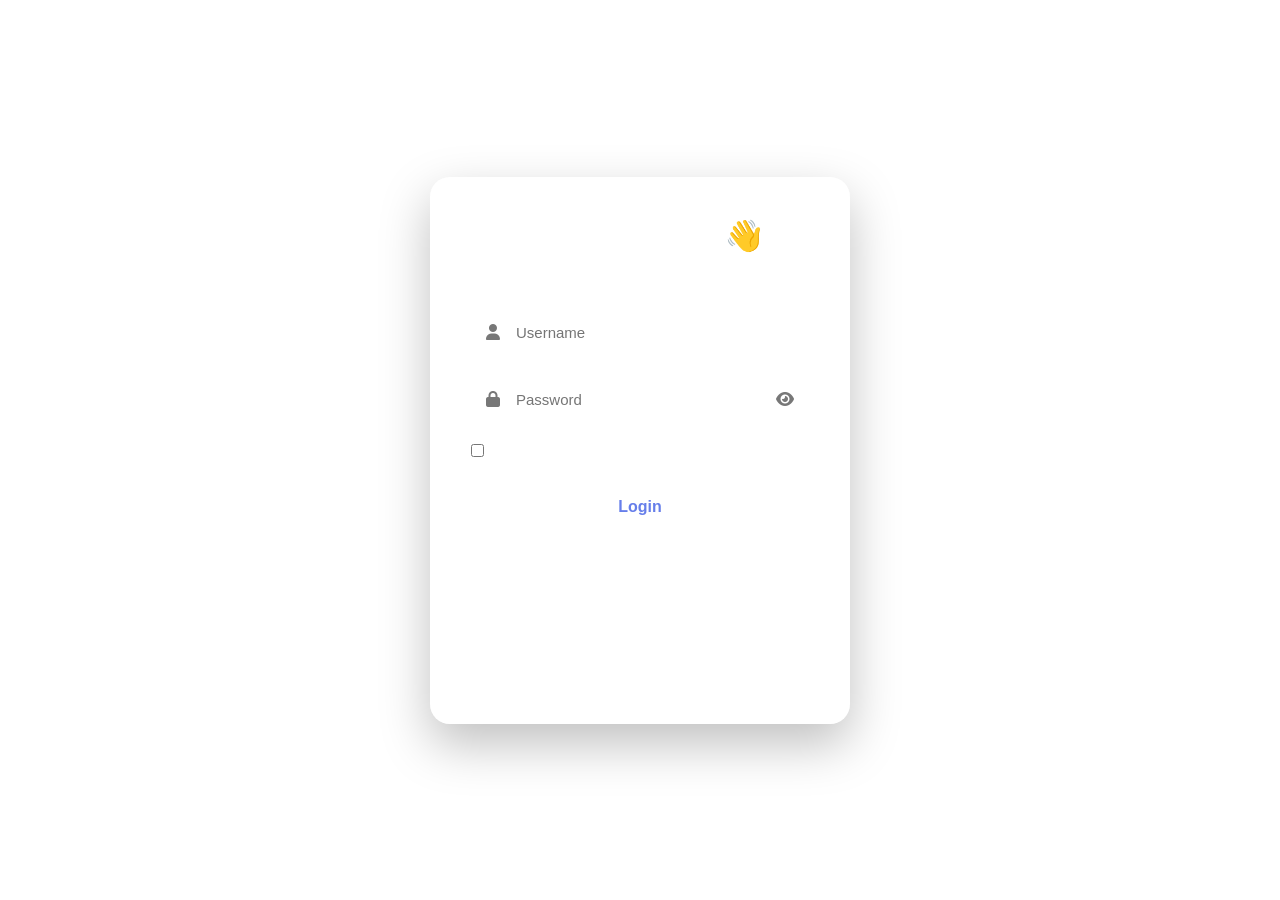
==== index.html @ 1745e4d3 "First Commit" ====
<!DOCTYPE html>
<html lang="en">

<head>
    <meta charset="UTF-8">

    <!-- Responsive design -->
    <meta name="viewport" content="width=device-width, initial-scale=1.0">

    <title>Login Page</title>

    <!-- CSS -->
    <link rel="stylesheet" href="style.css">

    <!-- Font Awesome Icons -->
    <link rel="stylesheet"
        href="https://cdnjs.cloudflare.com/ajax/libs/font-awesome/6.5.2/css/all.min.css">
</head>

<body>

    <div class="login-container">

        <div class="login-box">

            <!-- Heading -->
            <h1>Welcome Back! 👋</h1>

            <p class="subtitle">
                Sign in to continue to your account
            </p>


            <!-- Login Form -->
            <form id="loginForm">

                <!-- Username -->
                <div class="input-group">

                    <i class="fa-solid fa-user"></i>

                    <input
                        type="text"
                        id="username"
                        placeholder="Username"
                    >

                </div>


                <!-- Password -->
                <div class="input-group">

                    <i class="fa-solid fa-lock"></i>

                    <input
                        type="password"
                        id="password"
                        placeholder="Password"
                    >

                    <i
                        class="fa-solid fa-eye password-toggle"
                        id="togglePassword">
                    </i>

                </div>


                <!-- Remember + Forgot -->
                <div class="options">

                    <label>
                        <input type="checkbox" id="remember">
                        Remember me
                    </label>

                    <a href="#">Forgot Password?</a>

                </div>


                <!-- Login Button -->
                <button type="submit" class="login-btn">
                    Login
                </button>

            </form>


            <!-- Divider -->
            <div class="divider">
                <span>OR</span>
            </div>


            <!-- Google Login -->
            <button class="social-btn">
                <i class="fa-brands fa-google"></i>
                Continue with Google
            </button>


            <!-- Register -->
            <p class="register-text">
                Don't have an account?
                <a href="#">Create Account</a>
            </p>

        </div>

    </div>


    <!-- JavaScript -->
    <script src="script.js"></script>

</body>

</html>
---- style.css ----
* {
    margin: 0;
    padding: 0;
    box-sizing: border-box;
}


/* =BODY= */

body {
    display: flex;
    justify-content: center;
    align-items: center;
    min-height: 100vh;
    padding: 20px;
    background: url(https://plus.unsplash.com/premium_photo-1700502264441-cf38978031fa?q=80&w=1170&auto=format&fit=crop&ixlib=rb-4.1.0&ixid=M3wxMjA3fDB8MHxwaG90by1wYWdlfHx8fGVufDB8fHx8fA%3D%3D) no-repeat ;
    background-size: cover;
    background-position: center;
    position: relative;
}


/* =LOGIN CONTAINER= */

.login-container {
    width: 100%;
    max-width: 420px;
}


/* LOGIN BOX */

.login-box {

    background: rgba(255, 255, 255, 0.15);

    backdrop-filter: blur(15px);

    -webkit-backdrop-filter: blur(15px);

    border: 1px solid rgba(255, 255, 255, 0.25);

    border-radius: 20px;

    padding: 40px;

    box-shadow:
        0 20px 50px rgba(0, 0, 0, 0.25);

    color: white;
}


/* =HEADING=*/

.login-box h1 {
    text-align: center;

    font-size: 30px;

    margin-bottom: 10px;
}


.subtitle {

    text-align: center;

    color: rgba(255, 255, 255, 0.8);

    margin-bottom: 30px;

    font-size: 14px;
}


/* =INPUT GROUP=*/

.input-group {

    position: relative;

    margin-bottom: 20px;
}


/* Left icon */

.input-group > i:first-child {

    position: absolute;

    left: 15px;

    top: 50%;

    transform: translateY(-50%);

    color: #777;

}


/* Input */

.input-group input {

    width: 100%;

    padding: 15px 45px;

    border: none;

    outline: none;

    border-radius: 10px;

    font-size: 15px;

    background: rgba(255, 255, 255, 0.95);

    transition: 0.3s;
}


/* Input focus */

.input-group input:focus {

    box-shadow:
        0 0 0 3px rgba(255, 255, 255, 0.3);

    transform: translateY(-1px);
}


/* =PASSWORD TOGGLE=*/

.password-toggle {

    position: absolute;

    right: 15px;

    top: 50%;

    transform: translateY(-50%);

    color: #777;

    cursor: pointer;

    transition: 0.3s;
}


.password-toggle:hover {

    color: #333;

}


/* =OPTIONS=*/

.options {

    display: flex;

    justify-content: space-between;

    align-items: center;

    font-size: 13px;

    margin-bottom: 25px;
}


.options label {

    display: flex;

    align-items: center;

    gap: 5px;

    cursor: pointer;
}


.options a {

    color: white;

    text-decoration: none;

    transition: 0.3s;
}


.options a:hover {

    text-decoration: underline;

}


/* =LOGIN BUTTON= */

.login-btn {

    width: 100%;

    padding: 14px;

    border: none;

    border-radius: 10px;

    background: white;

    color: #667eea;

    font-size: 16px;

    font-weight: bold;

    cursor: pointer;

    transition: 0.3s;
}


.login-btn:hover {

    transform: translateY(-2px);

    box-shadow:
        0 8px 20px rgba(0, 0, 0, 0.2);
}


.login-btn:active {

    transform: scale(0.98);
}


/* =DIVIDER=*/

.divider {

    display: flex;

    align-items: center;

    gap: 10px;

    margin: 25px 0;

    color: rgba(255, 255, 255, 0.7);
}


.divider::before,
.divider::after {

    content: "";

    flex: 1;

    height: 1px;

    background: rgba(255, 255, 255, 0.3);
}


/* =SOCIAL BUTTON=*/

.social-btn {

    width: 100%;

    padding: 13px;

    border: 1px solid rgba(255, 255, 255, 0.4);

    border-radius: 10px;

    background: rgba(255, 255, 255, 0.1);

    color: white;

    font-size: 14px;

    cursor: pointer;

    transition: 0.3s;
}


.social-btn i {

    margin-right: 8px;
}


.social-btn:hover {

    background: rgba(255, 255, 255, 0.2);

}


/* =REGISTER=*/

.register-text {

    text-align: center;

    margin-top: 25px;

    font-size: 14px;

    color: rgba(255, 255, 255, 0.8);
}


.register-text a {

    color: white;

    font-weight: bold;

    text-decoration: none;
}


.register-text a:hover {

    text-decoration: underline;

}


/* =MOBILE RESPONSIVE=*/

@media (max-width: 480px) {

    .login-box {

        padding: 30px 20px;

    }

    .login-box h1 {

        font-size: 25px;

    }

    .options {

        font-size: 12px;

    }

}
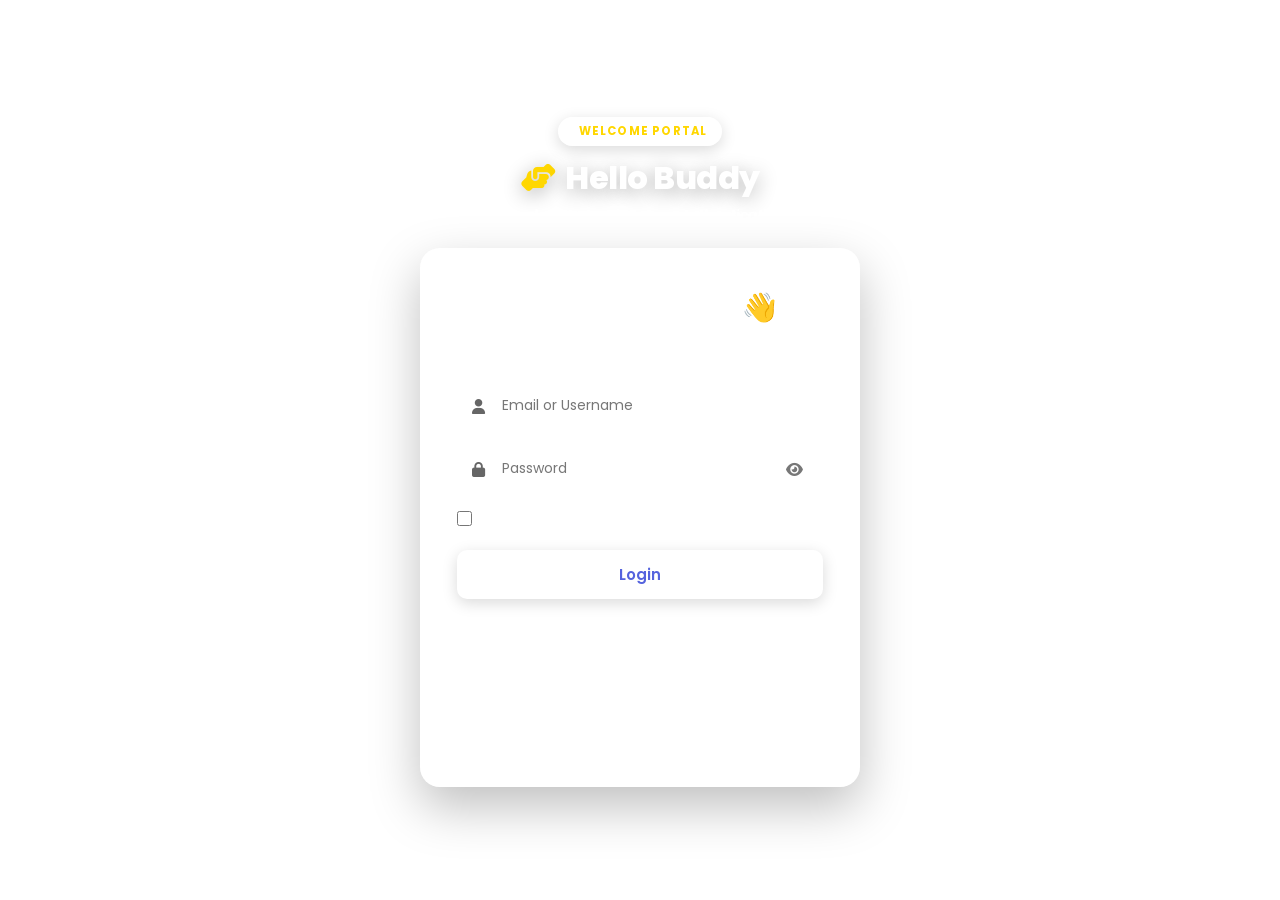
==== commit d8aac790: "third commit" ====
--- a/index.html
+++ b/index.html
@@ -7,7 +7,12 @@
     <!-- Responsive design -->
     <meta name="viewport" content="width=device-width, initial-scale=1.0">
 
-    <title>Login Page</title>
+    <title>Hello Buddy | Login &amp; Registration</title>
+
+    <!-- Google Fonts for modern typography -->
+    <link rel="preconnect" href="https://fonts.googleapis.com">
+    <link rel="preconnect" href="https://fonts.gstatic.com" crossorigin>
+    <link href="https://fonts.googleapis.com/css2?family=Poppins:wght@300;400;500;600;700;800&display=swap" rel="stylesheet">
 
     <!-- CSS -->
     <link rel="stylesheet" href="style.css">
@@ -19,98 +24,194 @@
 
 <body>
 
-    <div class="login-container">
-
-        <div class="login-box">
-
-            <!-- Heading -->
-            <h1>Welcome Back! 👋</h1>
-
-            <p class="subtitle">
-                Sign in to continue to your account
-            </p>
-
-
-            <!-- Login Form -->
-            <form id="loginForm">
-
-                <!-- Username -->
-                <div class="input-group">
-
-                    <i class="fa-solid fa-user"></i>
-
-                    <input
-                        type="text"
-                        id="username"
-                        placeholder="Username"
-                    >
-
+    <!-- 3D Flip Container -->
+    <div class="login-container" id="loginContainer">
+
+        <!-- ========================================== -->
+        <!-- PROMINENT PROJECT BRANDING: HELLO BUDDY    -->
+        <!-- ========================================== -->
+        <header class="app-branding">
+            <div class="brand-badge-pill">
+                <i class="fa-solid fa-sparkles"></i> WELCOME PORTAL
+            </div>
+            <h1 class="project-title">
+                <i class="fa-solid fa-handshake-angle"></i> Hello Buddy
+            </h1>
+            <p class="project-tagline">Seamless Access &bull; Secure Authentication</p>
+        </header>
+
+        <!-- Flippable 3D Card Inner (handles transform: rotateY) -->
+        <div class="flip-card-inner" id="cardInner">
+
+            
+            <!-- FRONT CARD: LOGIN FORM-->
+            
+            <div class="card-face card-front login-box" id="loginCard">
+
+                <!-- Heading -->
+                <h1>Welcome Back! 👋</h1>
+
+                <p class="subtitle">
+                    Sign in to continue to Hello Buddy
+                </p>
+
+                <!-- Feedback Message Banner -->
+                <div id="loginMessage" class="message-banner" role="alert"></div>
+
+                <!-- Login Form -->
+                <form id="loginForm">
+
+                    <!-- Username / Email -->
+                    <div class="input-group">
+                        <i class="fa-solid fa-user"></i>
+                        <input
+                            type="text"
+                            id="username"
+                            placeholder="Email or Username"
+                            autocomplete="username"
+                        >
+                    </div>
+
+                    <!-- Password -->
+                    <div class="input-group">
+                        <i class="fa-solid fa-lock"></i>
+                        <input
+                            type="password"
+                            id="password"
+                            placeholder="Password"
+                            autocomplete="current-password"
+                        >
+                        <i
+                            class="fa-solid fa-eye password-toggle"
+                            id="togglePassword"
+                            title="Show/Hide Password">
+                        </i>
+                    </div>
+
+                    <!-- Remember + Forgot -->
+                    <div class="options">
+                        <label>
+                            <input type="checkbox" id="remember">
+                            Remember me
+                        </label>
+                        <a href="#" id="forgotPasswordLink">Forgot Password?</a>
+                    </div>
+
+                    <!-- Login Button -->
+                    <button type="submit" class="login-btn" id="loginButton">
+                        Login
+                    </button>
+
+                </form>
+
+                <!-- Divider -->
+                <div class="divider">
+                    <span>OR</span>
                 </div>
 
-
-                <!-- Password -->
-                <div class="input-group">
-
-                    <i class="fa-solid fa-lock"></i>
-
-                    <input
-                        type="password"
-                        id="password"
-                        placeholder="Password"
-                    >
-
-                    <i
-                        class="fa-solid fa-eye password-toggle"
-                        id="togglePassword">
-                    </i>
-
-                </div>
-
-
-                <!-- Remember + Forgot -->
-                <div class="options">
-
-                    <label>
-                        <input type="checkbox" id="remember">
-                        Remember me
-                    </label>
-
-                    <a href="#">Forgot Password?</a>
-
-                </div>
-
-
-                <!-- Login Button -->
-                <button type="submit" class="login-btn">
-                    Login
+                <!-- Google Login -->
+                <button type="button" class="social-btn" id="googleLoginBtn">
+                    <i class="fa-brands fa-google"></i>
+                    Continue with Google
                 </button>
 
-            </form>
-
-
-            <!-- Divider -->
-            <div class="divider">
-                <span>OR</span>
+                <!-- Flip to Registration Link -->
+                <p class="register-text">
+                    Don't have an account?
+                    <a href="#" id="showRegister">Create Account</a>
+                </p>
+
             </div>
 
 
-            <!-- Google Login -->
-            <button class="social-btn">
-                <i class="fa-brands fa-google"></i>
-                Continue with Google
-            </button>
-
-
-            <!-- Register -->
-            <p class="register-text">
-                Don't have an account?
-                <a href="#">Create Account</a>
-            </p>
+            
+            <!-- BACK CARD: REGISTRATION FORM              -->
+            <div class="card-face card-back login-box" id="registerCard">
+
+                <!-- Heading -->
+                <h1>Create Account 🚀</h1>
+
+                <p class="subtitle">
+                    Join Hello Buddy &bull; Fill in your details
+                </p>
+
+                <!-- Feedback Message Banner -->
+                <div id="registerMessage" class="message-banner" role="alert"></div>
+
+                <!-- Registration Form -->
+                <form id="registerForm">
+
+                    <!-- Username / Email -->
+                    <div class="input-group">
+                        <i class="fa-solid fa-user"></i>
+                        <input
+                            type="text"
+                            id="new-username"
+                            placeholder="Username or Email"
+                            autocomplete="username"
+                        >
+                    </div>
+
+                    <!-- Password -->
+                    <div class="input-group">
+                        <i class="fa-solid fa-lock"></i>
+                        <input
+                            type="password"
+                            id="new-password"
+                            placeholder="Password (min 6 characters)"
+                            autocomplete="new-password"
+                        >
+                        <i
+                            class="fa-solid fa-eye password-toggle"
+                            id="toggleNewPassword"
+                            title="Show/Hide Password">
+                        </i>
+                    </div>
+
+                    <!-- Confirm Password -->
+                    <div class="input-group">
+                        <i class="fa-solid fa-shield-halved"></i>
+                        <input
+                            type="password"
+                            id="confirm-password"
+                            placeholder="Confirm Password"
+                            autocomplete="new-password"
+                        >
+                        <i
+                            class="fa-solid fa-eye password-toggle"
+                            id="toggleConfirmPassword"
+                            title="Show/Hide Password">
+                        </i>
+                    </div>
+
+                    <!-- Role Selector (Preserved from existing project) -->
+                    <div class="input-group select-group">
+                        <i class="fa-solid fa-id-badge"></i>
+                        <select id="role">
+                            <option value="">Select Role (Optional)</option>
+                            <option value="user">User</option>
+                            <option value="admin">Admin</option>
+                        </select>
+                    </div>
+
+                    <!-- Register Button -->
+                    <button type="submit" class="login-btn" id="registerButton" name="register">
+                        Register
+                    </button>
+
+                </form>
+
+                <!-- Flip Back to Login Link -->
+                <p class="register-text">
+                    Already have an account?
+                    <a href="#" id="showLogin">Back to Login</a>
+                </p>
+
+            </div>
 
         </div>
 
     </div>
-
 
     <!-- JavaScript -->
     <script src="script.js"></script>
--- a/style.css
+++ b/style.css
@@ -8,362 +8,471 @@
 /* =BODY= */
 
 body {
+    font-family: 'Poppins', -apple-system, BlinkMacSystemFont, 'Segoe UI', Roboto, Helvetica, Arial, sans-serif;
     display: flex;
     justify-content: center;
     align-items: center;
     min-height: 100vh;
     padding: 20px;
-    background: url(https://plus.unsplash.com/premium_photo-1700502264441-cf38978031fa?q=80&w=1170&auto=format&fit=crop&ixlib=rb-4.1.0&ixid=M3wxMjA3fDB8MHxwaG90by1wYWdlfHx8fGVufDB8fHx8fA%3D%3D) no-repeat ;
+    background: url(https://plus.unsplash.com/premium_photo-1700502264441-cf38978031fa?q=80&w=1170&auto=format&fit=crop&ixlib=rb-4.1.0&ixid=M3wxMjA3fDB8MHxwaG90by1wYWdlfHx8fGVufDB8fHx8fA%3D%3D) no-repeat;
     background-size: cover;
     background-position: center;
     position: relative;
-}
-
-
-/* =LOGIN CONTAINER= */
+    overflow-x: hidden;
+}
+
+
+/* =APP BRANDING: HELLO BUDDY= */
+
+.app-branding {
+    text-align: center;
+    margin-bottom: 22px;
+}
+
+.brand-badge-pill {
+    display: inline-flex;
+    align-items: center;
+    gap: 6px;
+    background: rgba(255, 255, 255, 0.16);
+    border: 1px solid rgba(255, 255, 255, 0.35);
+    backdrop-filter: blur(10px);
+    -webkit-backdrop-filter: blur(10px);
+    color: #ffd700;
+    font-size: 11.5px;
+    font-weight: 700;
+    letter-spacing: 1.2px;
+    text-transform: uppercase;
+    padding: 5px 14px;
+    border-radius: 50px;
+    margin-bottom: 8px;
+    box-shadow: 0 4px 15px rgba(0, 0, 0, 0.15);
+}
+
+.project-title {
+    font-size: 32px;
+    font-weight: 800;
+    color: #ffffff;
+    letter-spacing: -0.5px;
+    display: flex;
+    align-items: center;
+    justify-content: center;
+    gap: 10px;
+    text-shadow: 0 4px 20px rgba(0, 0, 0, 0.3);
+}
+
+.project-title i {
+    color: #ffd700;
+    font-size: 28px;
+}
+
+.project-tagline {
+    font-size: 13.5px;
+    color: rgba(255, 255, 255, 0.85);
+    margin-top: 4px;
+    font-weight: 400;
+    letter-spacing: 0.2px;
+}
+
+
+/* =LOGIN CONTAINER (3D PERSPECTIVE WRAPPER)= */
 
 .login-container {
     width: 100%;
-    max-width: 420px;
-}
-
-
-/* LOGIN BOX */
+    max-width: 440px;
+    perspective: 1200px; /* 3D perspective depth */
+    position: relative;
+    z-index: 1;
+}
+
+
+/* =FLIP CARD INNER (3D ROTATING ELEMENT)= */
+
+.flip-card-inner {
+    position: relative;
+    width: 100%;
+    display: grid;
+    grid-template-columns: 1fr;
+    grid-template-rows: 1fr;
+    transform-style: preserve-3d; /* Required for 3D flip */
+    transition: transform 0.8s cubic-bezier(0.4, 0, 0.2, 1); /* Realistic, smooth flip easing */
+    will-change: transform;
+}
+
+/* Flipped State */
+.flip-card-inner.is-flipped {
+    transform: rotateY(180deg);
+}
+
+
+/* =CARD FACES (FRONT & BACK)= */
+
+.card-face {
+    grid-column: 1 / 2;
+    grid-row: 1 / 2;
+    width: 100%;
+    backface-visibility: hidden;         /* Hides reverse side when flipped */
+    -webkit-backface-visibility: hidden; /* Safari & WebKit support */
+    transform-style: preserve-3d;
+}
+
+/* Front Face: Login */
+.card-face.card-front {
+    transform: rotateY(0deg);
+    z-index: 2;
+}
+
+/* Back Face: Registration */
+.card-face.card-back {
+    transform: rotateY(180deg);
+    z-index: 1;
+}
+
+/* Manage interaction clicks when flipped */
+.flip-card-inner.is-flipped .card-front {
+    pointer-events: none;
+    z-index: 1;
+}
+
+.flip-card-inner.is-flipped .card-back {
+    pointer-events: auto;
+    z-index: 2;
+}
+
+.flip-card-inner:not(.is-flipped) .card-back {
+    pointer-events: none;
+}
+
+
+/* =LOGIN BOX / GLASSMORPHISM CARD STYLING= */
 
 .login-box {
-
     background: rgba(255, 255, 255, 0.15);
-
     backdrop-filter: blur(15px);
-
     -webkit-backdrop-filter: blur(15px);
-
     border: 1px solid rgba(255, 255, 255, 0.25);
-
     border-radius: 20px;
-
-    padding: 40px;
-
-    box-shadow:
-        0 20px 50px rgba(0, 0, 0, 0.25);
-
+    padding: 38px 36px;
+    box-shadow: 0 20px 50px rgba(0, 0, 0, 0.25);
     color: white;
 }
 
 
-/* =HEADING=*/
+/* =HEADING & SUBTITLE= */
 
 .login-box h1 {
     text-align: center;
-
-    font-size: 30px;
-
-    margin-bottom: 10px;
-}
-
+    font-size: 28px;
+    font-weight: 700;
+    margin-bottom: 8px;
+}
 
 .subtitle {
-
     text-align: center;
-
-    color: rgba(255, 255, 255, 0.8);
-
-    margin-bottom: 30px;
-
+    color: rgba(255, 255, 255, 0.85);
+    margin-bottom: 24px;
     font-size: 14px;
-}
-
-
-/* =INPUT GROUP=*/
+    font-weight: 400;
+}
+
+
+/* =MESSAGE / ALERT BANNER= */
+
+.message-banner {
+    display: none;
+    padding: 10px 14px;
+    border-radius: 10px;
+    font-size: 13px;
+    margin-bottom: 18px;
+    text-align: center;
+    line-height: 1.4;
+    transition: all 0.3s ease;
+}
+
+.message-banner.error {
+    display: block;
+    background: rgba(239, 68, 68, 0.35);
+    border: 1px solid rgba(239, 68, 68, 0.65);
+    color: #fff;
+    backdrop-filter: blur(8px);
+}
+
+.message-banner.success {
+    display: block;
+    background: rgba(34, 197, 94, 0.35);
+    border: 1px solid rgba(34, 197, 94, 0.65);
+    color: #fff;
+    backdrop-filter: blur(8px);
+}
+
+
+/* =INPUT GROUP= */
 
 .input-group {
-
     position: relative;
-
-    margin-bottom: 20px;
-}
-
-
-/* Left icon */
-
+    margin-bottom: 16px;
+}
+
+/* Left Icon */
 .input-group > i:first-child {
-
     position: absolute;
-
     left: 15px;
-
     top: 50%;
-
     transform: translateY(-50%);
-
+    color: #666;
+    font-size: 15px;
+    z-index: 2;
+    pointer-events: none;
+}
+
+/* Inputs & Select */
+.input-group input,
+.input-group select {
+    width: 100%;
+    padding: 13px 45px;
+    border: none;
+    outline: none;
+    border-radius: 10px;
+    font-size: 14.5px;
+    font-family: inherit;
+    background: rgba(255, 255, 255, 0.95);
+    color: #222;
+    transition: 0.3s ease;
+}
+
+.input-group input::placeholder {
     color: #777;
-
-}
-
-
-/* Input */
-
-.input-group input {
-
-    width: 100%;
-
-    padding: 15px 45px;
-
+    font-size: 14px;
+}
+
+/* Select specific styling */
+.input-group select {
+    appearance: none;
+    -webkit-appearance: none;
+    cursor: pointer;
+    color: #444;
+}
+
+.select-group::after {
+    content: "\f078";
+    font-family: "Font Awesome 6 Free";
+    font-weight: 900;
+    position: absolute;
+    right: 16px;
+    top: 50%;
+    transform: translateY(-50%);
+    color: #666;
+    font-size: 12px;
+    pointer-events: none;
+}
+
+/* Input Focus */
+.input-group input:focus,
+.input-group select:focus {
+    background: #ffffff;
+    box-shadow: 0 0 0 3px rgba(255, 255, 255, 0.4);
+    transform: translateY(-1px);
+}
+
+
+/* =PASSWORD TOGGLE ICON= */
+
+.password-toggle {
+    position: absolute;
+    right: 15px;
+    top: 50%;
+    transform: translateY(-50%);
+    color: #777;
+    cursor: pointer;
+    font-size: 15px;
+    padding: 5px;
+    z-index: 2;
+    transition: 0.25s ease;
+}
+
+.password-toggle:hover {
+    color: #222;
+    transform: translateY(-50%) scale(1.1);
+}
+
+
+/* =REMEMBER ME & FORGOT PASSWORD= */
+
+.options {
+    display: flex;
+    justify-content: space-between;
+    align-items: center;
+    font-size: 13px;
+    margin-bottom: 22px;
+}
+
+.options label {
+    display: flex;
+    align-items: center;
+    gap: 7px;
+    cursor: pointer;
+    user-select: none;
+}
+
+.options label input[type="checkbox"] {
+    accent-color: #667eea;
+    width: 15px;
+    height: 15px;
+    cursor: pointer;
+}
+
+.options a {
+    color: white;
+    text-decoration: none;
+    transition: 0.3s;
+}
+
+.options a:hover {
+    text-decoration: underline;
+}
+
+
+/* =SUBMIT BUTTONS= */
+
+.login-btn {
+    width: 100%;
+    padding: 13px;
     border: none;
-
-    outline: none;
-
     border-radius: 10px;
-
+    background: #ffffff;
+    color: #5563de;
     font-size: 15px;
-
-    background: rgba(255, 255, 255, 0.95);
-
-    transition: 0.3s;
-}
-
-
-/* Input focus */
-
-.input-group input:focus {
-
-    box-shadow:
-        0 0 0 3px rgba(255, 255, 255, 0.3);
-
-    transform: translateY(-1px);
-}
-
-
-/* =PASSWORD TOGGLE=*/
-
-.password-toggle {
-
-    position: absolute;
-
-    right: 15px;
-
-    top: 50%;
-
-    transform: translateY(-50%);
-
-    color: #777;
-
-    cursor: pointer;
-
-    transition: 0.3s;
-}
-
-
-.password-toggle:hover {
-
-    color: #333;
-
-}
-
-
-/* =OPTIONS=*/
-
-.options {
-
-    display: flex;
-
-    justify-content: space-between;
-
-    align-items: center;
-
+    font-weight: 600;
+    font-family: inherit;
+    cursor: pointer;
+    transition: 0.3s ease;
+    box-shadow: 0 4px 15px rgba(0, 0, 0, 0.15);
+}
+
+.login-btn:hover {
+    transform: translateY(-2px);
+    box-shadow: 0 8px 22px rgba(0, 0, 0, 0.25);
+    background: #f8f9ff;
+}
+
+.login-btn:active {
+    transform: scale(0.98);
+}
+
+.login-btn:disabled {
+    opacity: 0.7;
+    cursor: not-allowed;
+    transform: none;
+}
+
+
+/* =DIVIDER= */
+
+.divider {
+    display: flex;
+    align-items: center;
+    gap: 12px;
+    margin: 20px 0;
+    color: rgba(255, 255, 255, 0.75);
     font-size: 13px;
-
-    margin-bottom: 25px;
-}
-
-
-.options label {
-
-    display: flex;
-
-    align-items: center;
-
-    gap: 5px;
-
-    cursor: pointer;
-}
-
-
-.options a {
-
-    color: white;
-
-    text-decoration: none;
-
-    transition: 0.3s;
-}
-
-
-.options a:hover {
-
-    text-decoration: underline;
-
-}
-
-
-/* =LOGIN BUTTON= */
-
-.login-btn {
-
-    width: 100%;
-
-    padding: 14px;
-
-    border: none;
-
-    border-radius: 10px;
-
-    background: white;
-
-    color: #667eea;
-
-    font-size: 16px;
-
-    font-weight: bold;
-
-    cursor: pointer;
-
-    transition: 0.3s;
-}
-
-
-.login-btn:hover {
-
-    transform: translateY(-2px);
-
-    box-shadow:
-        0 8px 20px rgba(0, 0, 0, 0.2);
-}
-
-
-.login-btn:active {
-
-    transform: scale(0.98);
-}
-
-
-/* =DIVIDER=*/
-
-.divider {
-
-    display: flex;
-
-    align-items: center;
-
-    gap: 10px;
-
-    margin: 25px 0;
-
-    color: rgba(255, 255, 255, 0.7);
-}
-
+    font-weight: 500;
+}
 
 .divider::before,
 .divider::after {
-
     content: "";
-
     flex: 1;
-
     height: 1px;
-
     background: rgba(255, 255, 255, 0.3);
 }
 
 
-/* =SOCIAL BUTTON=*/
+/* =SOCIAL BUTTON= */
 
 .social-btn {
-
-    width: 100%;
-
-    padding: 13px;
-
+    width: 100%;
+    padding: 12px;
     border: 1px solid rgba(255, 255, 255, 0.4);
-
     border-radius: 10px;
-
-    background: rgba(255, 255, 255, 0.1);
-
+    background: rgba(255, 255, 255, 0.12);
+    backdrop-filter: blur(5px);
     color: white;
-
     font-size: 14px;
-
-    cursor: pointer;
-
-    transition: 0.3s;
-}
-
+    font-family: inherit;
+    cursor: pointer;
+    transition: 0.3s ease;
+    display: flex;
+    justify-content: center;
+    align-items: center;
+}
 
 .social-btn i {
-
-    margin-right: 8px;
-}
-
+    margin-right: 10px;
+    font-size: 16px;
+}
 
 .social-btn:hover {
-
-    background: rgba(255, 255, 255, 0.2);
-
-}
-
-
-/* =REGISTER=*/
+    background: rgba(255, 255, 255, 0.25);
+    transform: translateY(-1px);
+}
+
+
+/* =SWITCH CARD / REGISTER TEXT= */
 
 .register-text {
-
     text-align: center;
-
-    margin-top: 25px;
-
-    font-size: 14px;
-
-    color: rgba(255, 255, 255, 0.8);
-}
-
+    margin-top: 22px;
+    font-size: 13.5px;
+    color: rgba(255, 255, 255, 0.85);
+}
 
 .register-text a {
-
-    color: white;
-
-    font-weight: bold;
-
-    text-decoration: none;
-}
-
+    color: #ffffff;
+    font-weight: 600;
+    text-decoration: underline;
+    text-underline-offset: 3px;
+    cursor: pointer;
+    margin-left: 4px;
+    transition: 0.2s;
+}
 
 .register-text a:hover {
-
-    text-decoration: underline;
-
-}
-
-
-/* =MOBILE RESPONSIVE=*/
+    color: #e0e7ff;
+}
+
+
+/* =MOBILE RESPONSIVE= */
 
 @media (max-width: 480px) {
+    .login-container {
+        max-width: 100%;
+    }
 
     .login-box {
-
-        padding: 30px 20px;
-
+        padding: 30px 22px;
+        border-radius: 16px;
     }
 
     .login-box h1 {
-
-        font-size: 25px;
-
+        font-size: 24px;
+    }
+
+    .subtitle {
+        font-size: 13px;
+        margin-bottom: 20px;
+    }
+
+    .input-group input,
+    .input-group select {
+        padding: 12px 40px;
+        font-size: 14px;
+    }
+
+    .login-btn {
+        padding: 12px;
+        font-size: 14.5px;
     }
 
     .options {
-
         font-size: 12px;
-
-    }
-
+    }
 }
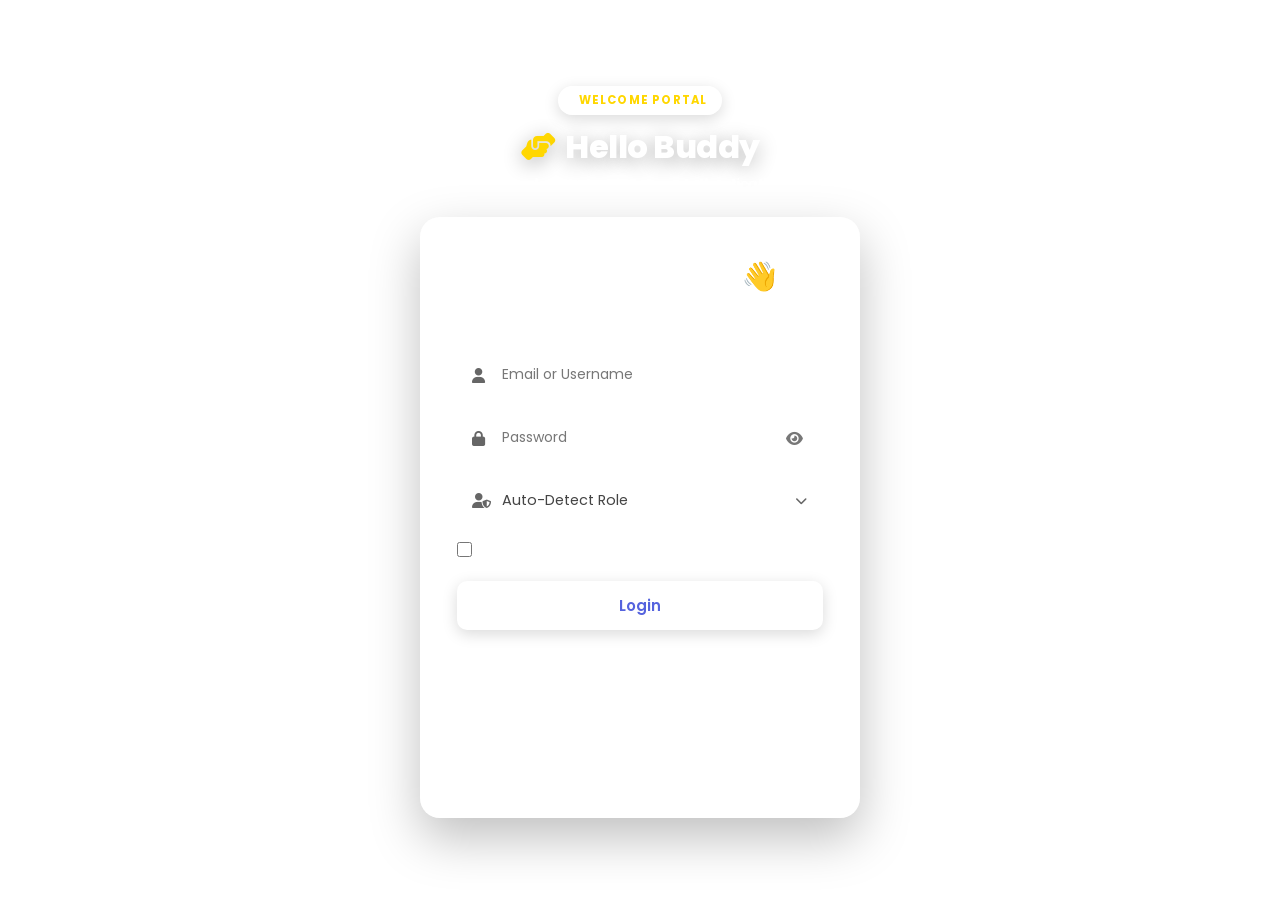
==== commit 39336d46: "feat: complete distinction between admin console and user hub; fix admin login redirection" ====
--- a/index.html
+++ b/index.html
@@ -88,6 +88,16 @@
                         </i>
                     </div>
 
+                    <!-- Role Selector for Login -->
+                    <div class="input-group select-group">
+                        <i class="fa-solid fa-user-shield"></i>
+                        <select id="loginRole" title="Select whether to log in as User or Admin">
+                            <option value="">Auto-Detect Role</option>
+                            <option value="admin">Login as Admin 👑</option>
+                            <option value="user">Login as User / Member 👤</option>
+                        </select>
+                    </div>
+
                     <!-- Remember + Forgot -->
                     <div class="options">
                         <label>
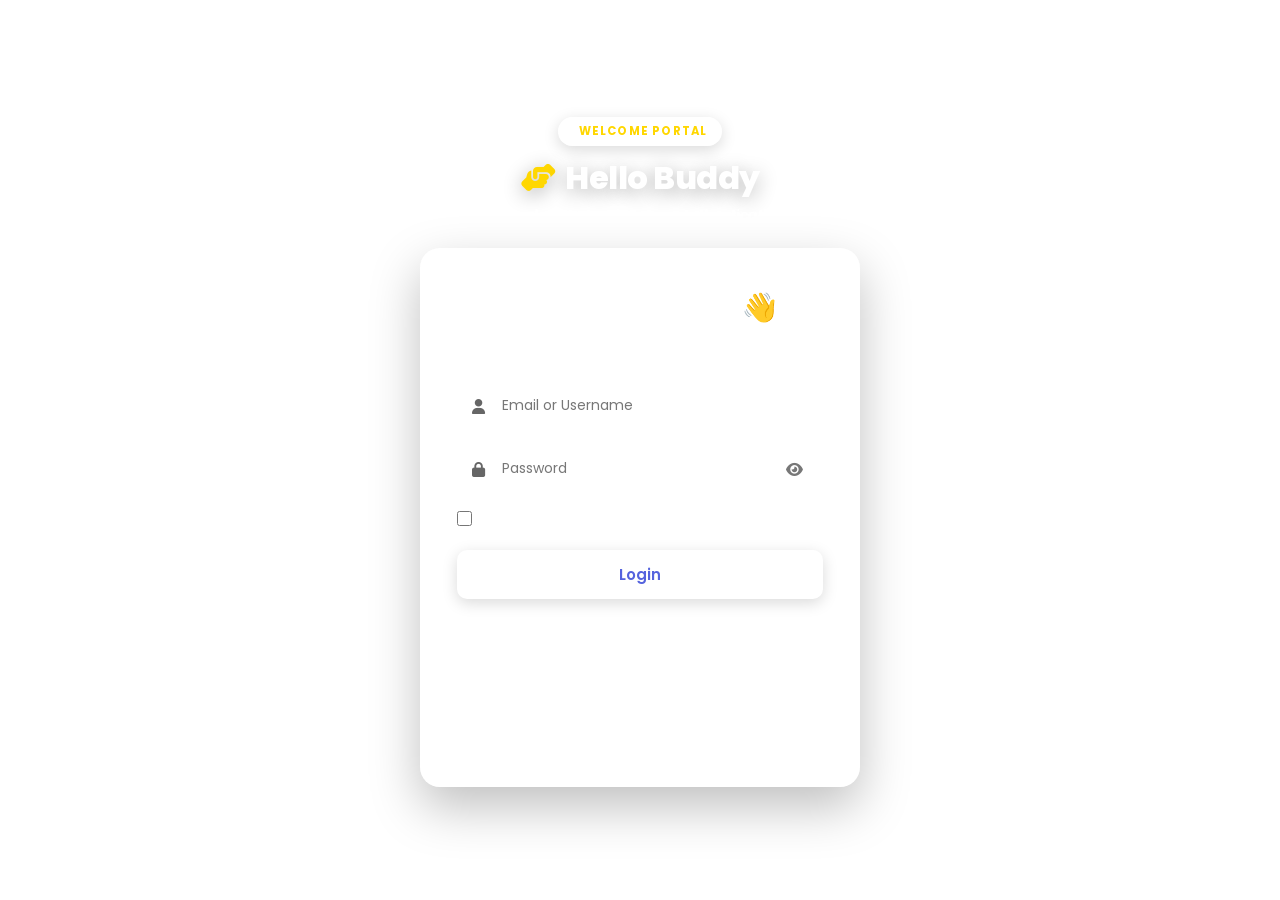
==== commit dab40785: "fix: remove auto-detect role, enforce registration-based role and mandatory password authentication " ====
--- a/index.html
+++ b/index.html
@@ -88,16 +88,6 @@
                         </i>
                     </div>
 
-                    <!-- Role Selector for Login -->
-                    <div class="input-group select-group">
-                        <i class="fa-solid fa-user-shield"></i>
-                        <select id="loginRole" title="Select whether to log in as User or Admin">
-                            <option value="">Auto-Detect Role</option>
-                            <option value="admin">Login as Admin 👑</option>
-                            <option value="user">Login as User / Member 👤</option>
-                        </select>
-                    </div>
-
                     <!-- Remember + Forgot -->
                     <div class="options">
                         <label>
@@ -194,13 +184,12 @@
                         </i>
                     </div>
 
-                    <!-- Role Selector (Preserved from existing project) -->
+                    <!-- Role Selector on Registration -->
                     <div class="input-group select-group">
                         <i class="fa-solid fa-id-badge"></i>
-                        <select id="role">
-                            <option value="">Select Role (Optional)</option>
-                            <option value="user">User</option>
-                            <option value="admin">Admin</option>
+                        <select id="role" required>
+                            <option value="user">Register as Standard Member / User 👤</option>
+                            <option value="admin">Register as Administrator 👑</option>
                         </select>
                     </div>
 
